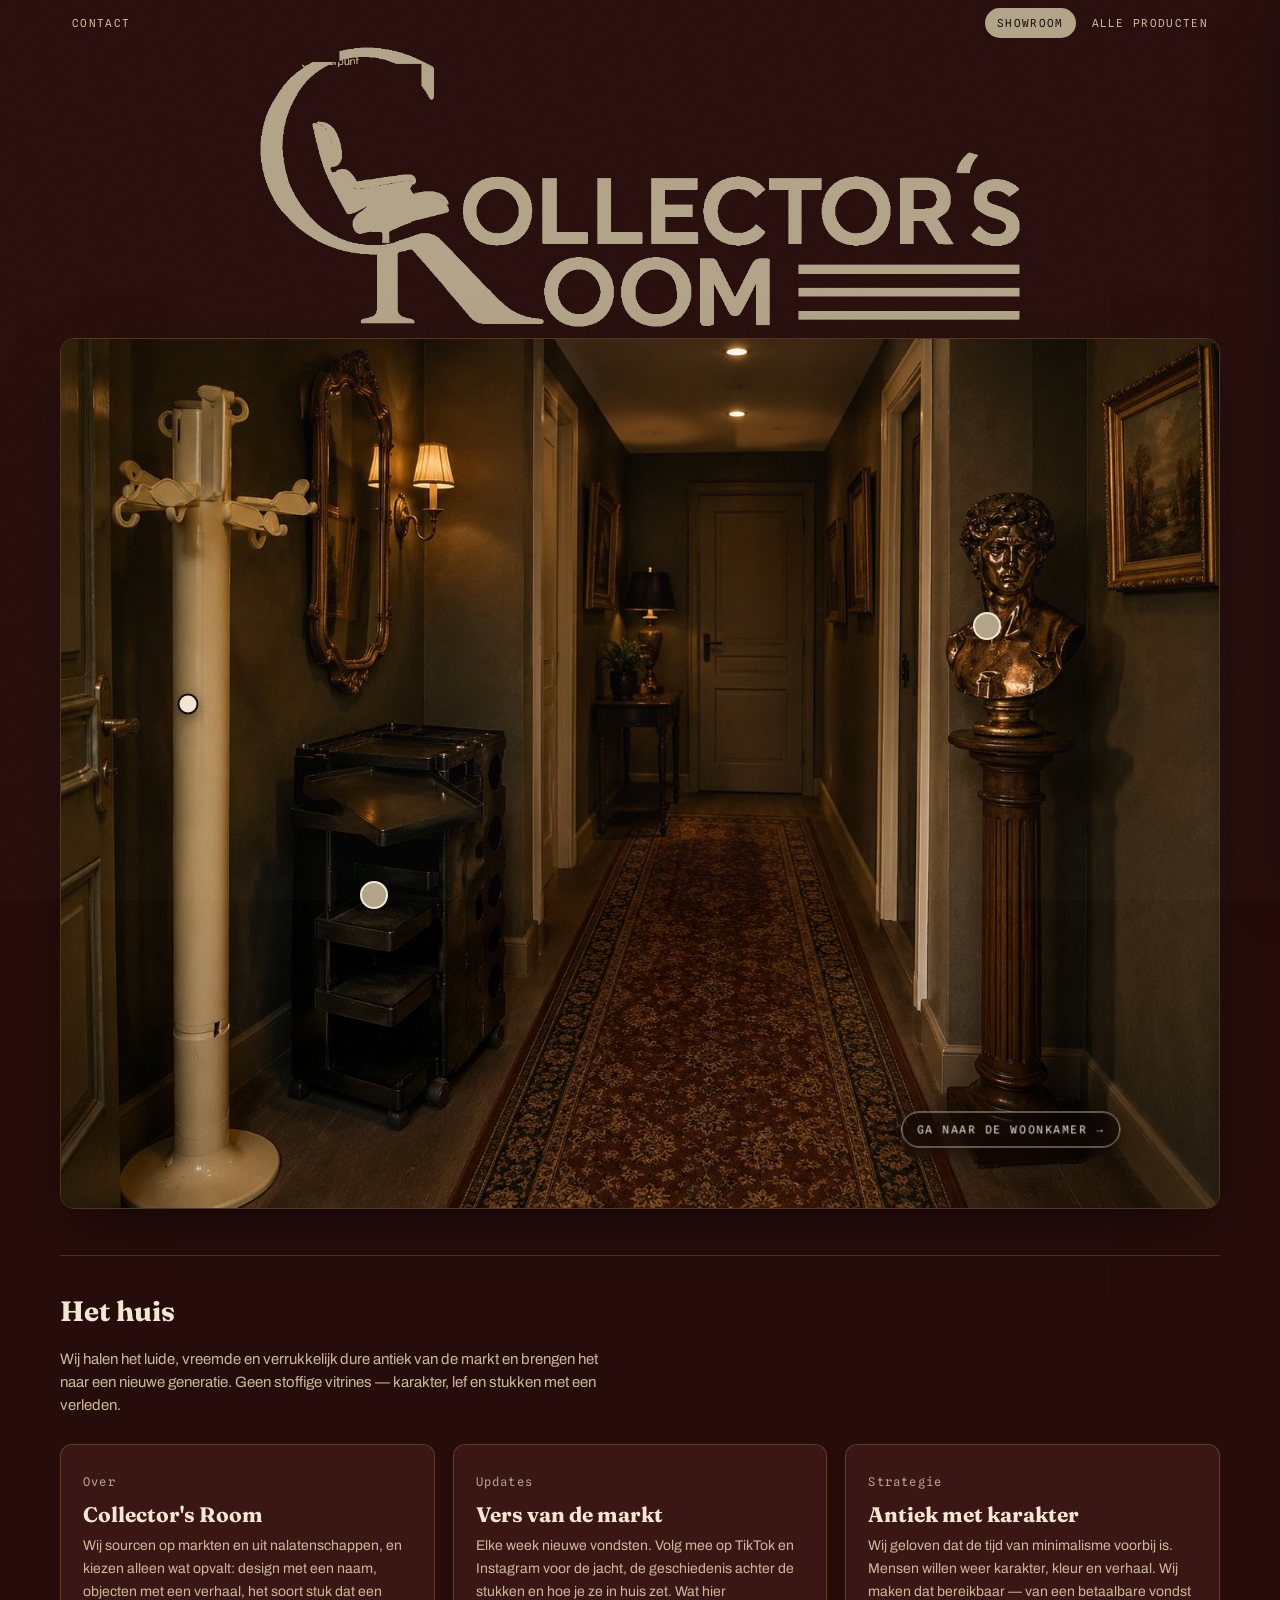
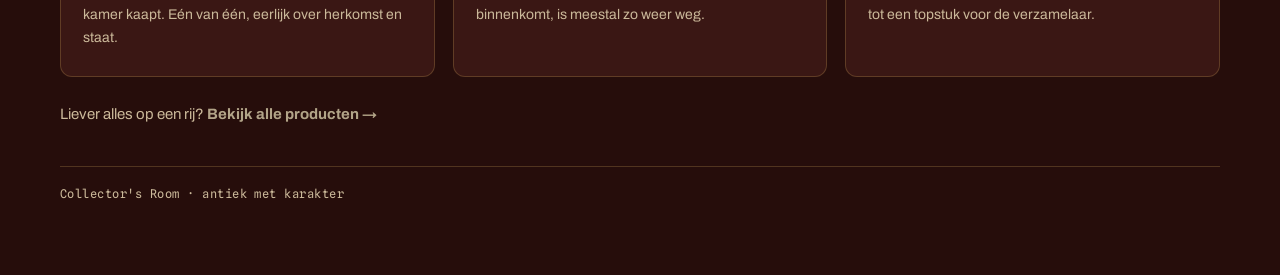
==== website/index.html @ 1a33c251 "Add files via upload" ====
<!DOCTYPE html>
<html lang="nl">
<head>
<meta charset="utf-8">
<meta name="viewport" content="width=device-width, initial-scale=1">
<title>Collector's Room — antiek met karakter</title>
<meta name="description" content="Antiek met karakter. Zeldzame, authentieke antiek- en designstukken met een verhaal.">
<link rel="preconnect" href="https://fonts.googleapis.com">
<link rel="preconnect" href="https://fonts.gstatic.com" crossorigin>
<link href="https://fonts.googleapis.com/css2?family=Archivo:wght@400;500;600;700;800&family=Fraunces:ital,opsz,wght@0,9..144,400..900;1,9..144,400..700&family=Spline+Sans+Mono:wght@400;500;600&display=swap" rel="stylesheet">
<link rel="stylesheet" href="css/style.css">
</head>
<body>
<div class="wrap">
  <nav class="topnav" aria-label="Hoofdmenu">
    <div class="nav-left">
      <button class="tab" data-view="contact">Contact</button>
    </div>
    <div class="nav-right">
      <button class="tab active" data-view="showroom">Showroom</button>
      <button class="tab" data-view="producten">Alle producten</button>
    </div>
  </nav>

  <!-- ============ SHOWROOM (kamers) ============ -->
  <section id="view-showroom">
    <img class="logo-banner" src="images/logo.png" alt="Collector's Room — antiek met karakter">

    <div class="stage-shell">
      <div class="stage" id="stage">
        <img class="stage-bg" id="stage-bg" src="images/hal.jpg" alt="De hal">
        <!-- klikpunten + doorgangen via app.js -->
      </div>
    </div>

    <!-- bedrijfsinfo: verschijnt als je naar onder scrolt -->
    <div class="info-wrap">
      <h2>Het huis</h2>
      <p class="sub wide">Wij halen het luide, vreemde en verrukkelijk dure antiek van de markt en brengen het naar een nieuwe generatie. Geen stoffige vitrines &mdash; karakter, lef en stukken met een verleden.</p>
      <div class="insp-grid">
        <article class="insp">
          <span class="insp-no">Over</span>
          <h3>Collector's Room</h3>
          <p>Wij sourcen op markten en uit nalatenschappen, en kiezen alleen wat opvalt: design met een naam, objecten met een verhaal, het soort stuk dat een kamer kaapt. E&eacute;n van &eacute;&eacute;n, eerlijk over herkomst en staat.</p>
        </article>
        <article class="insp">
          <span class="insp-no">Updates</span>
          <h3>Vers van de markt</h3>
          <p>Elke week nieuwe vondsten. Volg mee op TikTok en Instagram voor de jacht, de geschiedenis achter de stukken en hoe je ze in huis zet. Wat hier binnenkomt, is meestal zo weer weg.</p>
        </article>
        <article class="insp">
          <span class="insp-no">Strategie</span>
          <h3>Antiek met karakter</h3>
          <p>Wij geloven dat de tijd van minimalisme voorbij is. Mensen willen weer karakter, kleur en verhaal. Wij maken dat bereikbaar &mdash; van een betaalbare vondst tot een topstuk voor de verzamelaar.</p>
        </article>
      </div>
      <p class="insp-foot">Liever alles op een rij? <button class="link-btn" data-view="producten">Bekijk alle producten &rarr;</button></p>
    </div>
  </section>

  <!-- ============ ALLE PRODUCTEN ============ -->
  <section id="view-producten" hidden>
    <p class="eyebrow-big">Catalogus</p>
    <h1 class="lead">Alle producten.</h1>
    <p class="sub">Alles wat nu binnen is, op een rij &mdash; klik voor het verhaal.</p>
    <div class="grid" id="grid"><!-- via app.js --></div>
    <p class="insp-foot"><button class="link-btn" data-view="showroom">&larr; Terug naar het huis</button></p>
  </section>

  <!-- ============ CONTACT ============ -->
  <section id="view-contact" hidden>
    <p class="eyebrow-big">Contact</p>
    <h1 class="lead">Even contact.</h1>
    <p class="sub">Interesse in een stuk, of zelf iets bijzonders aan te bieden? Stuur een bericht &mdash; we reageren snel.</p>
    <div class="contact-list">
      <a class="contact-row" id="c-email" href="#"><span>E-mail</span><b id="c-email-v"></b></a>
      <a class="contact-row" id="c-wa" href="#" hidden><span>WhatsApp</span><b id="c-wa-v"></b></a>
    </div>
    <p class="insp-foot"><button class="link-btn" data-view="showroom">&larr; Terug naar het huis</button></p>
  </section>

  <footer><span data-merk>Collector's Room</span> &middot; antiek met karakter</footer>
</div>

<div class="scrim" id="scrim"></div>
<aside class="panel" id="panel" role="dialog" aria-modal="true" aria-labelledby="pname">
  <div class="panel-media"><button class="close" id="close" aria-label="Sluiten">&#10005;</button><img id="pimg" alt=""></div>
  <div class="panel-body">
    <span class="badge" id="badge"></span>
    <p class="eyebrow" id="eyebrow"></p>
    <h2 class="pname" id="pname"></h2>
    <dl id="specs"></dl>
    <p class="story" id="story"></p>
    <div class="price" id="price"></div>
    <div class="cta" id="cta"></div>
    <p class="note">Prijzen zijn indicatief &mdash; alleen ter illustratie.</p>
  </div>
</aside>

<script src="js/products.js"></script>
<script src="js/app.js"></script>
</body>
</html>
---- website/css/style.css ----
:root{
  --ox:#3A1714;          /* oxblood surface */
  --ox-deep:#260D0B;     /* page ground (oude achtergrond) */
  --ox-lift:#4A211C;
  --taupe:#B2A488;       /* accent + knoppen */
  --taupe-d:#9A8C70;
  --brass:#C39B52;       /* subtiele haarlijn */
  --bone:#F2E7D2;        /* tekst */
  --bone-dim:#CBB99A;    /* gedempte tekst */
  --moss:#7B8438;
  --ink:#160C09;
  --studio:#BEAC92;      /* studio-achtergrond productfoto's */
  --line:rgba(195,155,82,.28);
  --shadow:0 22px 60px -20px rgba(0,0,0,.62);
}
*{box-sizing:border-box}
html,body{margin:0}
body{background:var(--ox-deep);color:var(--bone);
  font-family:'Archivo',system-ui,sans-serif;-webkit-font-smoothing:antialiased;line-height:1.55}
body::after{content:"";position:fixed;inset:0;pointer-events:none;z-index:9999;opacity:.045;
  background-image:url("data:image/svg+xml,%3Csvg xmlns='http://www.w3.org/2000/svg' width='160' height='160'%3E%3Cfilter id='n'%3E%3CfeTurbulence type='fractalNoise' baseFrequency='0.85' numOctaves='3' stitchTiles='stitch'/%3E%3C/filter%3E%3Crect width='100%25' height='100%25' filter='url(%23n)'/%3E%3C/svg%3E")}
.wrap{max-width:1200px;margin:0 auto;padding:8px 20px 72px}
a{color:inherit}

/* slanke bovenbalk met alleen de tabs */
.topnav{display:flex;justify-content:space-between;align-items:center;gap:8px;margin-bottom:2px}
.nav-left,.nav-right{display:flex;gap:4px}
.tab{font-family:'Spline Sans Mono',monospace;font-size:11px;letter-spacing:.12em;text-transform:uppercase;
  border:none;background:transparent;color:var(--bone-dim);padding:8px 12px;border-radius:999px;cursor:pointer;transition:.18s}
.tab:hover{color:var(--bone)}
.tab.active{background:var(--taupe);color:var(--ink)}

/* logo: compact en gecentreerd, strak boven de foto */
.logo-banner{display:block;height:clamp(179px,25.3vw,294px);width:auto;max-width:100%;margin:0 auto 4px}

.lead{font-family:'Fraunces',serif;font-weight:600;font-size:clamp(26px,4.4vw,44px);line-height:1.04;letter-spacing:-.01em;max-width:20ch;margin:8px 0 6px}
.lead em{font-style:italic;color:var(--taupe)}
.sub{font-size:15px;color:var(--bone-dim);max-width:54ch;margin-bottom:18px}
.sub.full{max-width:none}
.sub.wide{max-width:62ch}

.stage-shell{position:relative;border-radius:14px;overflow:hidden;box-shadow:var(--shadow);border:1px solid var(--line)}
.stage{position:relative;width:100%;display:block;line-height:0}
.stage-bg{position:relative;width:100%;height:auto;display:block}

.hs{position:absolute;transform:translate(-50%,-50%);border:none;background:none;cursor:pointer;padding:0;z-index:3}
.hs .pin{display:block;border-radius:50%;background:var(--bone);border:2px solid var(--ink);box-shadow:0 4px 14px rgba(0,0,0,.5);transition:transform .18s}
.hs[data-tier="A"] .pin{width:15px;height:15px}
.hs[data-tier="B"] .pin{width:21px;height:21px}
.hs[data-tier="C"] .pin{width:28px;height:28px;background:var(--taupe);border-color:var(--bone)}
.hs::after{content:"";position:absolute;left:50%;top:50%;width:100%;height:100%;border-radius:50%;border:1.5px solid var(--taupe);transform:translate(-50%,-50%);animation:ring 2.4s ease-out infinite;opacity:0}
@keyframes ring{0%{width:14px;height:14px;opacity:.85}100%{width:56px;height:56px;opacity:0}}
.hs:hover .pin,.hs:focus-visible .pin{transform:scale(1.25)}
.hs:focus-visible{outline:none}
.hs:focus-visible .pin{box-shadow:0 0 0 4px rgba(178,164,136,.6)}
.hs .tip{position:absolute;left:50%;bottom:calc(100% + 9px);transform:translateX(-50%);white-space:nowrap;
  font-family:'Spline Sans Mono',monospace;font-size:10px;letter-spacing:.1em;text-transform:uppercase;background:var(--ink);color:var(--bone);
  padding:5px 9px;border-radius:6px;opacity:0;pointer-events:none;transition:.16s;border:1px solid var(--line)}
.hs:hover .tip,.hs:focus-visible .tip{opacity:1}

/* doorgang naar volgende kamer */
.hs-room{position:absolute;transform:translate(-50%,-50%);border:none;background:none;cursor:pointer;padding:0;z-index:4}
.hs-room .door{font-family:'Spline Sans Mono',monospace;font-size:11px;letter-spacing:.14em;text-transform:uppercase;
  color:var(--bone);background:rgba(13,6,4,.6);border:1px solid var(--taupe);padding:10px 15px;border-radius:999px;
  backdrop-filter:blur(3px);box-shadow:0 6px 22px rgba(0,0,0,.55);transition:.18s;white-space:nowrap;line-height:1}
.hs-room:hover .door,.hs-room:focus-visible .door{background:var(--taupe);color:var(--ink);border-color:var(--taupe)}
.hs-room.soon .door{opacity:.85}
.hs-room:focus-visible{outline:none}
.hs-room:focus-visible .door{box-shadow:0 0 0 4px rgba(178,164,136,.55)}
.hs-room::after{content:"";position:absolute;left:50%;top:50%;width:100%;height:100%;border-radius:999px;border:1.5px solid var(--taupe);transform:translate(-50%,-50%);animation:doorpulse 2.6s ease-out infinite;opacity:0;pointer-events:none}
@keyframes doorpulse{0%{opacity:.5;transform:translate(-50%,-50%) scale(1)}100%{opacity:0;transform:translate(-50%,-50%) scale(1.35)}}
@media(prefers-reduced-motion:reduce){.hs::after,.hs-room::after{animation:none}}

/* catalogus */
.cat-head{margin:54px 0 18px;display:flex;align-items:baseline;justify-content:space-between;gap:16px;flex-wrap:wrap;border-top:1px solid var(--line);padding-top:26px}
.cat-head h2{font-family:'Fraunces',serif;font-weight:700;font-size:27px;letter-spacing:-.01em;margin:0}
.cat-head p{margin:0;font-size:13px;color:var(--bone-dim)}
.grid{display:grid;grid-template-columns:repeat(auto-fill,minmax(240px,1fr));gap:18px}
.card{background:var(--ox);border-radius:12px;overflow:hidden;border:1px solid var(--line);cursor:pointer;transition:transform .18s,box-shadow .18s;display:flex;flex-direction:column}
.card:hover{transform:translateY(-4px);box-shadow:var(--shadow)}
.card-img{aspect-ratio:4/3;overflow:hidden;background:var(--studio)}
.card-img img{width:100%;height:100%;object-fit:cover;object-position:center top;display:block;transition:transform .4s}
.card:hover .card-img img{transform:scale(1.05)}
.card-b{padding:14px 15px 16px;display:flex;flex-direction:column;gap:6px;flex:1}
.card-cat{font-family:'Spline Sans Mono',monospace;font-size:10px;letter-spacing:.1em;text-transform:uppercase;color:var(--taupe)}
.card-name{font-family:'Fraunces',serif;font-weight:600;font-size:17px;line-height:1.15}
.card-foot{margin-top:auto;display:flex;align-items:center;justify-content:space-between;gap:8px;padding-top:8px}
.card-price{font-family:'Spline Sans Mono',monospace;font-weight:600;font-size:14px;color:var(--bone)}
.tag{font-family:'Spline Sans Mono',monospace;font-size:9px;letter-spacing:.12em;text-transform:uppercase;padding:3px 7px;border-radius:999px;border:1px solid var(--line);color:var(--bone)}
.tag.A{background:var(--moss);color:var(--ink);border-color:var(--moss)}
.tag.B{background:transparent;color:var(--taupe);border-color:var(--taupe)}
.tag.C{background:var(--taupe);color:var(--ink);border-color:var(--taupe)}

/* paneel */
.scrim{position:fixed;inset:0;background:rgba(13,6,4,.62);backdrop-filter:blur(2px);opacity:0;pointer-events:none;transition:.25s;z-index:40}
.scrim.open{opacity:1;pointer-events:auto}
.panel{position:fixed;top:0;right:0;height:100%;width:min(430px,92vw);background:var(--ox);border-left:1px solid var(--line);
  box-shadow:-24px 0 60px -20px rgba(0,0,0,.7);transform:translateX(105%);transition:transform .32s cubic-bezier(.4,0,.1,1);z-index:50;display:flex;flex-direction:column}
.panel.open{transform:translateX(0)}
@media(prefers-reduced-motion:reduce){.panel{transition:none}.card,.card-img img{transition:none}}
.panel-media{position:relative;aspect-ratio:4/3;background:var(--studio);overflow:hidden;flex:none}
.panel-media img{width:100%;height:100%;object-fit:cover;object-position:center top;display:block}
.panel .close{position:absolute;top:14px;right:14px;width:38px;height:38px;border-radius:50%;border:1px solid var(--line);background:rgba(13,6,4,.7);color:var(--bone);font-size:18px;cursor:pointer;z-index:2}
.panel-body{padding:24px 26px 26px;overflow:auto}
.badge{font-family:'Spline Sans Mono',monospace;font-size:10px;letter-spacing:.16em;text-transform:uppercase;display:inline-block;padding:5px 10px;border-radius:999px;border:1px solid var(--line);margin-bottom:14px;color:var(--bone)}
.badge.A{background:var(--moss);color:var(--ink);border-color:var(--moss)}
.badge.B{background:transparent;color:var(--taupe);border-color:var(--taupe)}
.badge.C{background:var(--taupe);color:var(--ink);border-color:var(--taupe)}
.eyebrow{font-family:'Spline Sans Mono',monospace;font-size:11px;letter-spacing:.14em;text-transform:uppercase;color:var(--taupe);margin:0 0 4px}
.pname{font-family:'Fraunces',serif;font-weight:700;font-size:28px;line-height:1.06;margin:0 0 16px}
.spec{border-top:1px solid var(--line);padding:9px 0;display:flex;justify-content:space-between;gap:14px;font-size:13.5px}
.spec dt{font-family:'Spline Sans Mono',monospace;font-size:10.5px;letter-spacing:.08em;text-transform:uppercase;color:var(--bone-dim)}
.spec dd{margin:0;text-align:right;font-weight:500;color:var(--bone)}
.story{font-size:14px;line-height:1.65;margin:16px 0 18px;color:var(--bone-dim)}
.price{font-family:'Spline Sans Mono',monospace;font-weight:600;font-size:25px;margin:2px 0;color:var(--bone)}
.price small{font-family:'Archivo',sans-serif;font-weight:400;font-size:12px;color:var(--bone-dim);letter-spacing:0}
.cta{display:flex;gap:10px;margin-top:16px;flex-wrap:wrap}
.cta a,.cta button{flex:1;min-width:130px;text-align:center;text-decoration:none;font-family:'Archivo',sans-serif;font-weight:600;font-size:14px;padding:13px 16px;border-radius:9px;cursor:pointer;border:1px solid var(--taupe);transition:.16s}
.cta .primary{background:var(--taupe);color:var(--ink)}
.cta .primary:hover{background:var(--taupe-d);border-color:var(--taupe-d)}
.cta .ghost{background:transparent;color:var(--bone);border-color:var(--line)}
.cta .ghost:hover{border-color:var(--taupe);color:var(--taupe)}
.note{font-size:11px;color:var(--bone-dim);margin-top:14px;font-family:'Spline Sans Mono',monospace;letter-spacing:.02em}

footer{margin-top:40px;border-top:1px solid var(--line);padding-top:18px;font-size:12px;color:var(--bone-dim);font-family:'Spline Sans Mono',monospace;letter-spacing:.04em}

/* bedrijfsinfo */
.info-wrap{margin-top:46px;border-top:1px solid var(--line);padding-top:34px}
.info-wrap > h2{font-family:'Fraunces',serif;font-weight:700;font-size:28px;margin:0 0 4px}
.info-wrap > .sub{margin-bottom:22px}
.eyebrow-big{font-family:'Spline Sans Mono',monospace;font-size:12px;letter-spacing:.2em;text-transform:uppercase;color:var(--taupe);margin:6px 0 2px}
.insp-grid{display:grid;grid-template-columns:repeat(auto-fit,minmax(240px,1fr));gap:18px;margin:26px 0 8px}
.insp{background:var(--ox);border:1px solid var(--line);border-radius:12px;padding:24px 22px 26px;position:relative}
.insp-no{font-family:'Spline Sans Mono',monospace;font-size:12px;letter-spacing:.1em;color:var(--taupe)}
.insp h3{font-family:'Fraunces',serif;font-weight:700;font-size:21px;margin:10px 0 8px;line-height:1.08}
.insp p{font-size:14px;line-height:1.65;color:var(--bone-dim);margin:0}
.insp-foot{margin-top:26px;font-size:15px;color:var(--bone-dim)}
.link-btn{font:inherit;color:var(--taupe);background:none;border:none;cursor:pointer;padding:0;font-weight:700}
.link-btn:hover{color:var(--bone);text-decoration:underline}

/* contact */
.contact-list{display:flex;flex-direction:column;gap:2px;margin:6px 0 8px;max-width:520px}
.contact-row{display:flex;align-items:center;justify-content:space-between;gap:16px;text-decoration:none;
  border-top:1px solid var(--line);padding:16px 2px;transition:.15s}
.contact-row:last-child{border-bottom:1px solid var(--line)}
.contact-row span{font-family:'Spline Sans Mono',monospace;font-size:11px;letter-spacing:.12em;text-transform:uppercase;color:var(--bone-dim)}
.contact-row b{font-family:'Fraunces',serif;font-weight:600;font-size:19px;color:var(--bone)}
.contact-row:hover b{color:var(--taupe)}
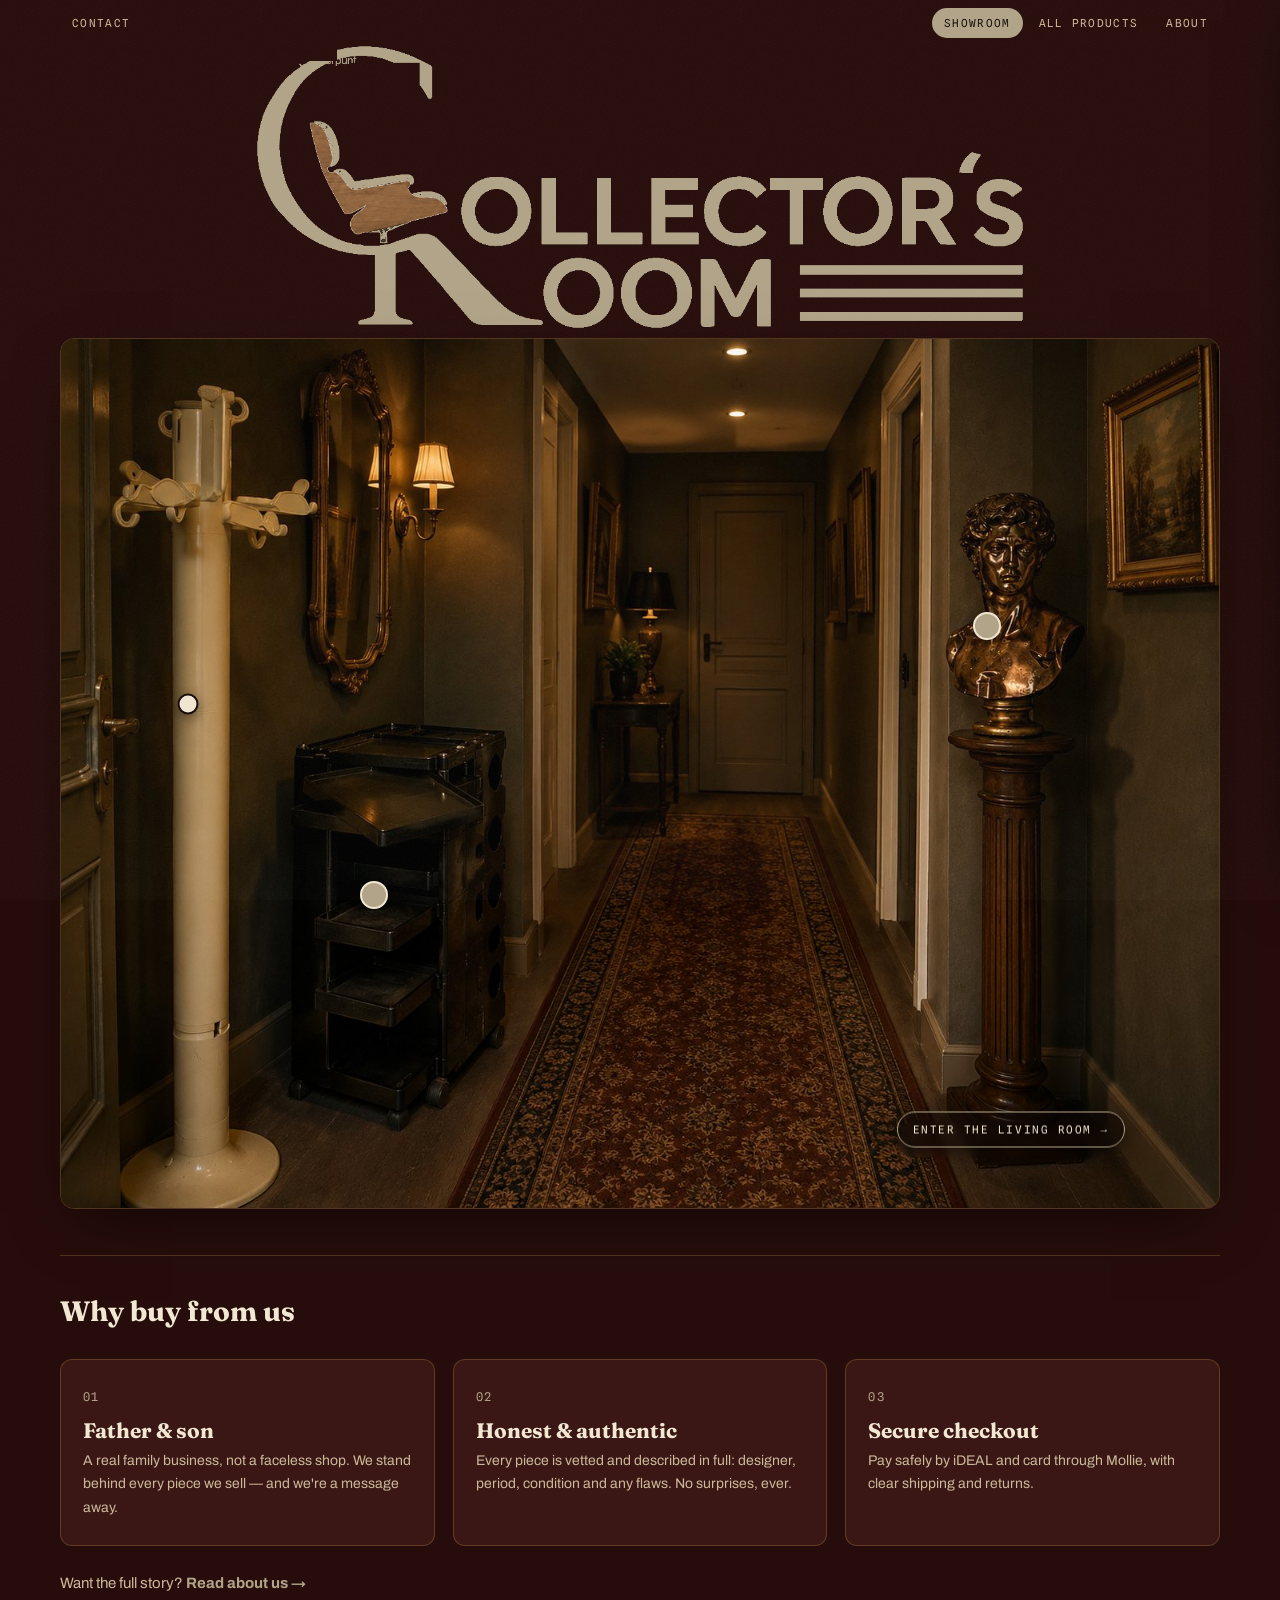
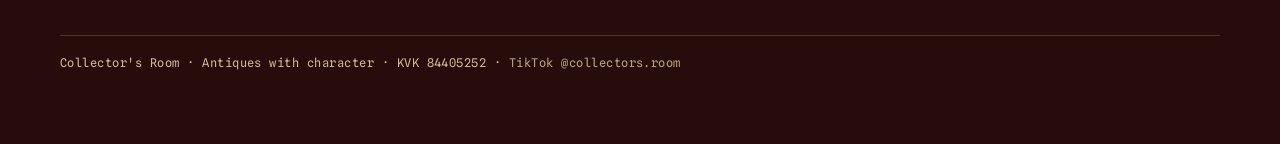
==== commit 3a24d4aa: "Add files via upload" ====
--- a/website/index.html
+++ b/website/index.html
@@ -1,10 +1,10 @@
 <!DOCTYPE html>
-<html lang="nl">
+<html lang="en">
 <head>
 <meta charset="utf-8">
 <meta name="viewport" content="width=device-width, initial-scale=1">
-<title>Collector's Room — antiek met karakter</title>
-<meta name="description" content="Antiek met karakter. Zeldzame, authentieke antiek- en designstukken met een verhaal.">
+<title>Collector's Room</title>
+<meta name="description" content="Antiques with character. Rare, authentic mid-century and design pieces with a story. A father-and-son business.">
 <link rel="preconnect" href="https://fonts.googleapis.com">
 <link rel="preconnect" href="https://fonts.gstatic.com" crossorigin>
 <link href="https://fonts.googleapis.com/css2?family=Archivo:wght@400;500;600;700;800&family=Fraunces:ital,opsz,wght@0,9..144,400..900;1,9..144,400..700&family=Spline+Sans+Mono:wght@400;500;600&display=swap" rel="stylesheet">
@@ -12,79 +12,109 @@
 </head>
 <body>
 <div class="wrap">
-  <nav class="topnav" aria-label="Hoofdmenu">
+  <nav class="topnav" aria-label="Menu">
     <div class="nav-left">
       <button class="tab" data-view="contact">Contact</button>
     </div>
     <div class="nav-right">
       <button class="tab active" data-view="showroom">Showroom</button>
-      <button class="tab" data-view="producten">Alle producten</button>
+      <button class="tab" data-view="producten">All Products</button>
+      <button class="tab" data-view="about">About</button>
     </div>
   </nav>
 
-  <!-- ============ SHOWROOM (kamers) ============ -->
+  <!-- ============ SHOWROOM ============ -->
   <section id="view-showroom">
-    <img class="logo-banner" src="images/logo.png" alt="Collector's Room — antiek met karakter">
+    <img class="logo-banner" src="images/logo.png" alt="Collector's Room">
 
     <div class="stage-shell">
       <div class="stage" id="stage">
-        <img class="stage-bg" id="stage-bg" src="images/hal.jpg" alt="De hal">
-        <!-- klikpunten + doorgangen via app.js -->
+        <img class="stage-bg" id="stage-bg" src="images/hal.jpg" alt="The hallway">
       </div>
     </div>
 
-    <!-- bedrijfsinfo: verschijnt als je naar onder scrolt -->
     <div class="info-wrap">
-      <h2>Het huis</h2>
-      <p class="sub wide">Wij halen het luide, vreemde en verrukkelijk dure antiek van de markt en brengen het naar een nieuwe generatie. Geen stoffige vitrines &mdash; karakter, lef en stukken met een verleden.</p>
+      <h2>Why buy from us</h2>
       <div class="insp-grid">
         <article class="insp">
-          <span class="insp-no">Over</span>
-          <h3>Collector's Room</h3>
-          <p>Wij sourcen op markten en uit nalatenschappen, en kiezen alleen wat opvalt: design met een naam, objecten met een verhaal, het soort stuk dat een kamer kaapt. E&eacute;n van &eacute;&eacute;n, eerlijk over herkomst en staat.</p>
+          <span class="insp-no">01</span>
+          <h3>Father &amp; son</h3>
+          <p>A real family business, not a faceless shop. We stand behind every piece we sell &mdash; and we're a message away.</p>
         </article>
         <article class="insp">
-          <span class="insp-no">Updates</span>
-          <h3>Vers van de markt</h3>
-          <p>Elke week nieuwe vondsten. Volg mee op TikTok en Instagram voor de jacht, de geschiedenis achter de stukken en hoe je ze in huis zet. Wat hier binnenkomt, is meestal zo weer weg.</p>
+          <span class="insp-no">02</span>
+          <h3>Honest &amp; authentic</h3>
+          <p>Every piece is vetted and described in full: designer, period, condition and any flaws. No surprises, ever.</p>
         </article>
         <article class="insp">
-          <span class="insp-no">Strategie</span>
-          <h3>Antiek met karakter</h3>
-          <p>Wij geloven dat de tijd van minimalisme voorbij is. Mensen willen weer karakter, kleur en verhaal. Wij maken dat bereikbaar &mdash; van een betaalbare vondst tot een topstuk voor de verzamelaar.</p>
+          <span class="insp-no">03</span>
+          <h3>Secure checkout</h3>
+          <p>Pay safely by iDEAL and card through Mollie, with clear shipping and returns.</p>
         </article>
       </div>
-      <p class="insp-foot">Liever alles op een rij? <button class="link-btn" data-view="producten">Bekijk alle producten &rarr;</button></p>
+      <p class="insp-foot">Want the full story? <button class="link-btn" data-view="about">Read about us &rarr;</button></p>
     </div>
   </section>
 
-  <!-- ============ ALLE PRODUCTEN ============ -->
+  <!-- ============ ALL PRODUCTS ============ -->
   <section id="view-producten" hidden>
-    <p class="eyebrow-big">Catalogus</p>
-    <h1 class="lead">Alle producten.</h1>
-    <p class="sub">Alles wat nu binnen is, op een rij &mdash; klik voor het verhaal.</p>
-    <div class="grid" id="grid"><!-- via app.js --></div>
-    <p class="insp-foot"><button class="link-btn" data-view="showroom">&larr; Terug naar het huis</button></p>
+    <p class="eyebrow-big">Catalogue</p>
+    <h1 class="lead">All pieces.</h1>
+    <p class="sub">Everything currently in stock &mdash; click for the story.</p>
+    <div class="grid" id="grid"></div>
+    <p class="insp-foot"><button class="link-btn" data-view="showroom">&larr; Back to the showroom</button></p>
+  </section>
+
+  <!-- ============ ABOUT ============ -->
+  <section id="view-about" hidden>
+    <p class="eyebrow-big">About</p>
+    <h1 class="lead">A father &amp; son.</h1>
+    <p class="sub wide">Collector's Room is a father and son with a shared obsession for antiques. What our fathers taught us the old way, we now do young &mdash; turning the hunt into a new kind of story. We comb markets and estates for the loud, the rare and the gloriously over-the-top, and bring it to a new generation.</p>
+
+    <div class="collage">
+      <img class="c1" src="images/woonkamer.jpg" alt="A styled room">
+      <img class="c2" src="images/hal.jpg" alt="The hallway">
+      <img class="c3" src="images/fauteuil.jpg" alt="A design chair">
+      <img class="c4" src="images/rolkast.jpg" alt="An op-art cabinet">
+      <img class="c5" src="images/buste.jpg" alt="A bronze bust">
+    </div>
+    <p class="collage-note">These are placeholder images. Replace them with your own photos (the two of you, the workshop, the markets) by dropping them into the <code>images/</code> folder and pointing the <code>src</code> here to them.</p>
+
+    <div class="about-strip">
+      <span class="strip-label">Names that have passed through our hands</span>
+      <span class="strip-names">Joe Colombo &middot; Bieffeplast &middot; Pastoe &middot; Italian design houses</span>
+    </div>
+
+    <dl class="biz">
+      <div><dt>Company</dt><dd data-merk>Collector's Room</dd></div>
+      <div><dt>Chamber of Commerce (KVK)</dt><dd data-kvk>84405252</dd></div>
+      <div><dt>Email</dt><dd><a href="mailto:zakelijk.roelofs@gmail.com">zakelijk.roelofs@gmail.com</a></dd></div>
+      <div><dt>Follow</dt><dd><a data-tiktok href="https://www.tiktok.com/@collectors.room" target="_blank" rel="noopener">TikTok @collectors.room</a></dd></div>
+    </dl>
+    <p class="insp-foot"><button class="link-btn" data-view="showroom">&larr; Back to the showroom</button></p>
   </section>
 
   <!-- ============ CONTACT ============ -->
   <section id="view-contact" hidden>
     <p class="eyebrow-big">Contact</p>
-    <h1 class="lead">Even contact.</h1>
-    <p class="sub">Interesse in een stuk, of zelf iets bijzonders aan te bieden? Stuur een bericht &mdash; we reageren snel.</p>
+    <h1 class="lead">Get in touch.</h1>
+    <p class="sub">Interested in a piece, or have something special to offer? Send a message &mdash; we reply quickly.</p>
     <div class="contact-list">
-      <a class="contact-row" id="c-email" href="#"><span>E-mail</span><b id="c-email-v"></b></a>
+      <a class="contact-row" id="c-email" href="#"><span>Email</span><b id="c-email-v"></b></a>
       <a class="contact-row" id="c-wa" href="#" hidden><span>WhatsApp</span><b id="c-wa-v"></b></a>
     </div>
-    <p class="insp-foot"><button class="link-btn" data-view="showroom">&larr; Terug naar het huis</button></p>
+    <p class="insp-foot"><button class="link-btn" data-view="showroom">&larr; Back to the showroom</button></p>
   </section>
 
-  <footer><span data-merk>Collector's Room</span> &middot; antiek met karakter</footer>
+  <footer>
+    <span data-merk>Collector's Room</span> &middot; Antiques with character &middot; KVK&nbsp;<span data-kvk></span>
+    &middot; <a data-tiktok class="foot-social" href="https://www.tiktok.com/@collectors.room" target="_blank" rel="noopener">TikTok @collectors.room</a>
+  </footer>
 </div>
 
 <div class="scrim" id="scrim"></div>
 <aside class="panel" id="panel" role="dialog" aria-modal="true" aria-labelledby="pname">
-  <div class="panel-media"><button class="close" id="close" aria-label="Sluiten">&#10005;</button><img id="pimg" alt=""></div>
+  <div class="panel-media"><button class="close" id="close" aria-label="Close">&#10005;</button><img id="pimg" alt=""></div>
   <div class="panel-body">
     <span class="badge" id="badge"></span>
     <p class="eyebrow" id="eyebrow"></p>
@@ -93,7 +123,7 @@
     <p class="story" id="story"></p>
     <div class="price" id="price"></div>
     <div class="cta" id="cta"></div>
-    <p class="note">Prijzen zijn indicatief &mdash; alleen ter illustratie.</p>
+    <p class="note">Prices are indicative &mdash; for illustration only.</p>
   </div>
 </aside>
 
--- a/website/css/style.css
+++ b/website/css/style.css
@@ -146,3 +146,32 @@
 .contact-row span{font-family:'Spline Sans Mono',monospace;font-size:11px;letter-spacing:.12em;text-transform:uppercase;color:var(--bone-dim)}
 .contact-row b{font-family:'Fraunces',serif;font-weight:600;font-size:19px;color:var(--bone)}
 .contact-row:hover b{color:var(--taupe)}
+
+/* ---- about: fotocollage ---- */
+.collage{display:grid;grid-template-columns:repeat(4,1fr);grid-auto-rows:150px;gap:10px;margin:24px 0 10px}
+.collage img{width:100%;height:100%;object-fit:cover;border-radius:10px;display:block;border:1px solid var(--line)}
+.collage .c1{grid-column:span 2;grid-row:span 2}
+.collage .c2{grid-column:span 2}
+.collage .c3{grid-column:span 1}
+.collage .c4{grid-column:span 1}
+.collage .c5{grid-column:span 4}
+@media(max-width:640px){.collage{grid-template-columns:repeat(2,1fr);grid-auto-rows:120px}.collage .c1{grid-column:span 2}.collage .c5{grid-column:span 2}}
+.collage-note{font-size:12px;color:var(--bone-dim);opacity:.75;margin:6px 0 22px}
+.collage-note code{font-family:'Spline Sans Mono',monospace;background:var(--ox);padding:1px 5px;border-radius:4px}
+
+/* ---- about: designer-namen strip ---- */
+.about-strip{border-top:1px solid var(--line);border-bottom:1px solid var(--line);padding:18px 0;margin:8px 0 22px;
+  display:flex;flex-direction:column;gap:6px}
+.strip-label{font-family:'Spline Sans Mono',monospace;font-size:11px;letter-spacing:.16em;text-transform:uppercase;color:var(--bone-dim)}
+.strip-names{font-family:'Fraunces',serif;font-size:22px;color:var(--taupe)}
+
+/* ---- about: bedrijfsgegevens ---- */
+.biz{display:grid;grid-template-columns:repeat(auto-fit,minmax(220px,1fr));gap:2px 24px;margin:0 0 8px}
+.biz > div{border-top:1px solid var(--line);padding:12px 0;display:flex;justify-content:space-between;gap:14px}
+.biz dt{font-family:'Spline Sans Mono',monospace;font-size:10.5px;letter-spacing:.08em;text-transform:uppercase;color:var(--bone-dim);margin:0}
+.biz dd{margin:0;text-align:right;font-weight:500;color:var(--bone)}
+.biz a{color:var(--taupe)}
+
+/* ---- footer social ---- */
+.foot-social{color:var(--taupe);text-decoration:none}
+.foot-social:hover{color:var(--bone);text-decoration:underline}
